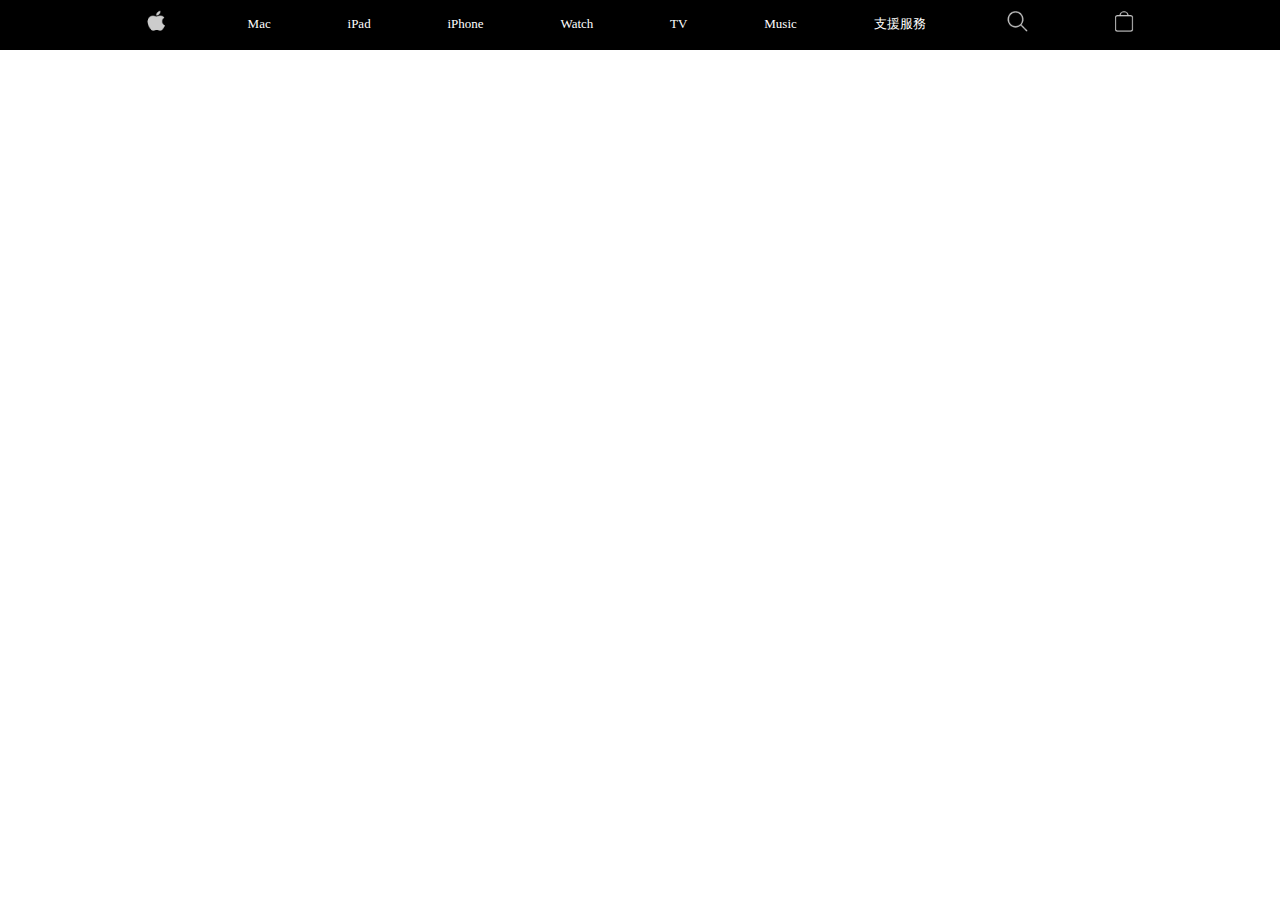
==== apple.html @ c6c0bb3d "HW4" ====
<!DOCTYPE html>
<html lang="en">

<head>
    <meta charset="UTF-8">
    <meta name="viewport" content="width=device-width, initial-scale=1.0">
    <meta http-equiv="X-UA-Compatible" content="ie=edge">
    <title>Apple（台灣）</title>
    <link rel="stylesheet" href="apple.css">
</head>
<body>
    <div class="wrapper">
        <header>
            <ul>
                <li><img src="image/header1.PNG"></li>
                <li>Mac</li>
                <li>iPad</li>
                <li>iPhone</li>
                <li>Watch</li>
                <li>TV</li>
                <li>Music</li>
                <li>支援服務</li>
                <li><img src="image/header2.PNG"></li>
                <li><img src="image/header3.PNG"></li>
            </ul>
        </header>
        <div class="content1">

        </div>
        <div class="content1">
            
        </div>
        <div class="content1">
            
        </div>
        <div class="content2">

        </div>
        <div class="content2">
            
        </div>
        <div class="content2">
            
        </div>
        <footer>
            <div class="text">

            </div>
            <div class="list">

            </div>
            <div class="last">

            </div>
        </footer>
    </div>
</body>
</html>
---- apple.css ----
*{
    padding: 0;
    margin: 0;
    box-sizing: border-box;
    font-family: 微軟正黑體;
}
.wrapper{
    width: 100%;
    height: 100%;
}
header{
    width: 100%;
    height: 50px;
    background-color: black;
    padding: 0 8%;

}
ul{
    display: flex;
    justify-content: space-around;
    align-items:center ;
    list-style: none;
}
li{
    margin: 7px 0px 10px 0px;
    font-size: 13px;
    color: white;
    float: left;
}
li img{
    width: 30px;
    height: 30px;
}
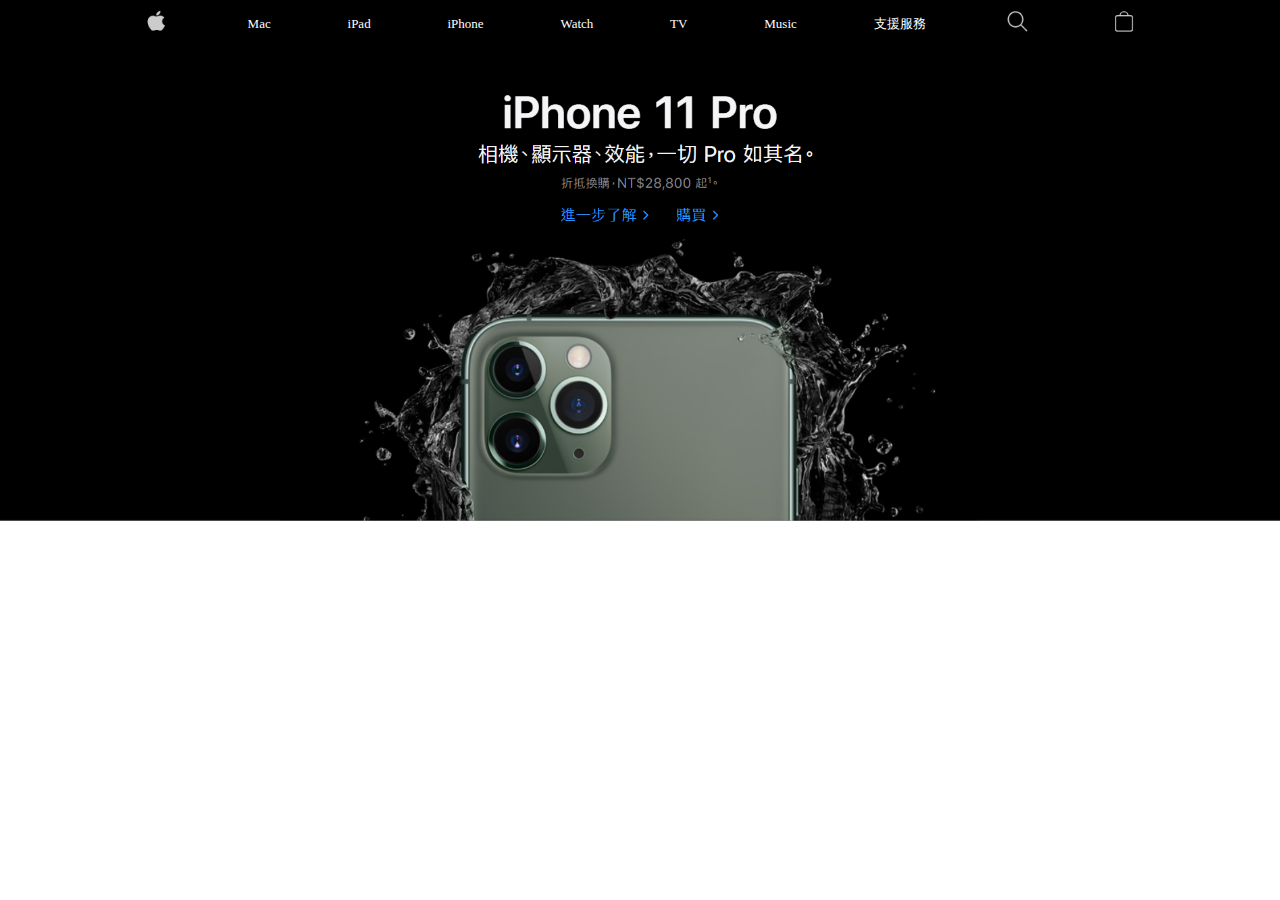
==== commit 2985936a: "HW4" ====
--- a/apple.html
+++ b/apple.html
@@ -25,7 +25,7 @@
             </ul>
         </header>
         <div class="content1">
-
+            <img src="image/content1.PNG">
         </div>
         <div class="content1">
             
--- a/apple.css
+++ b/apple.css
@@ -30,4 +30,7 @@
 li img{
     width: 30px;
     height: 30px;
+}
+.content1 img{
+    width: 100%;
 }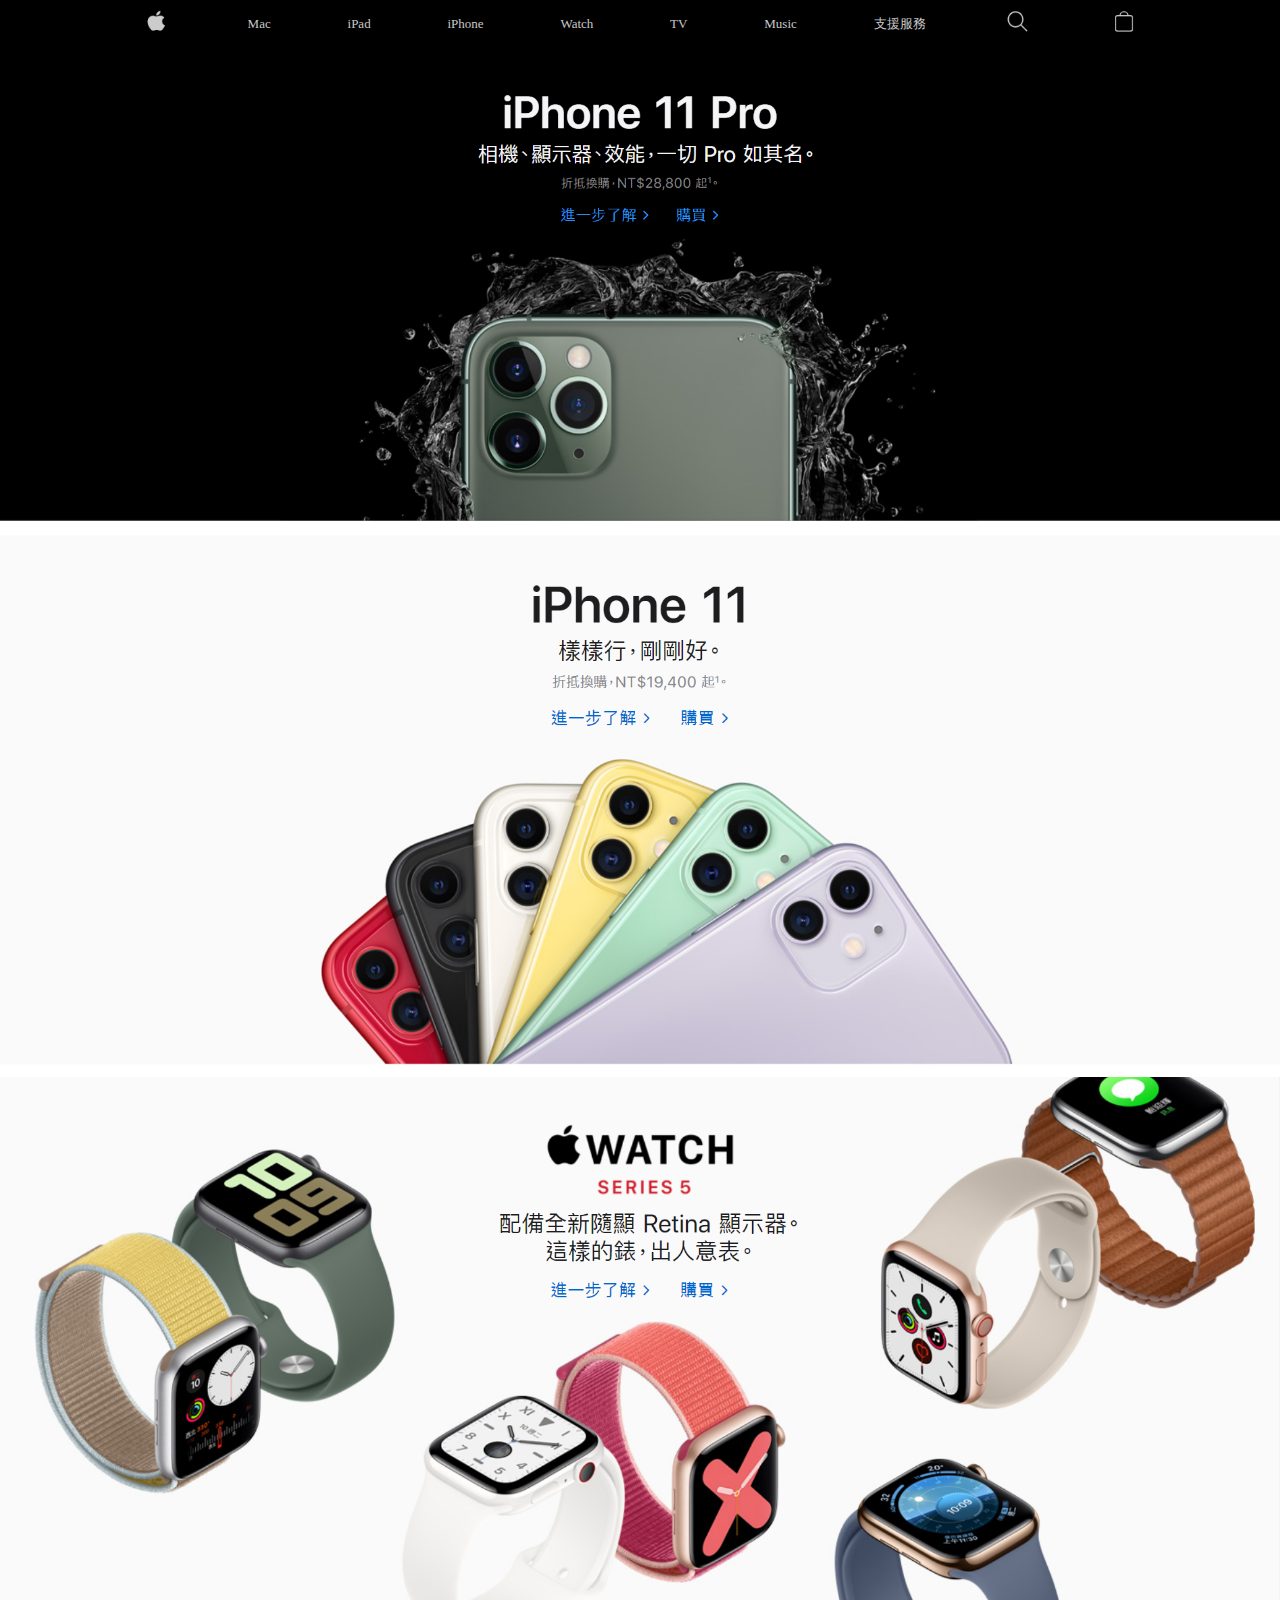
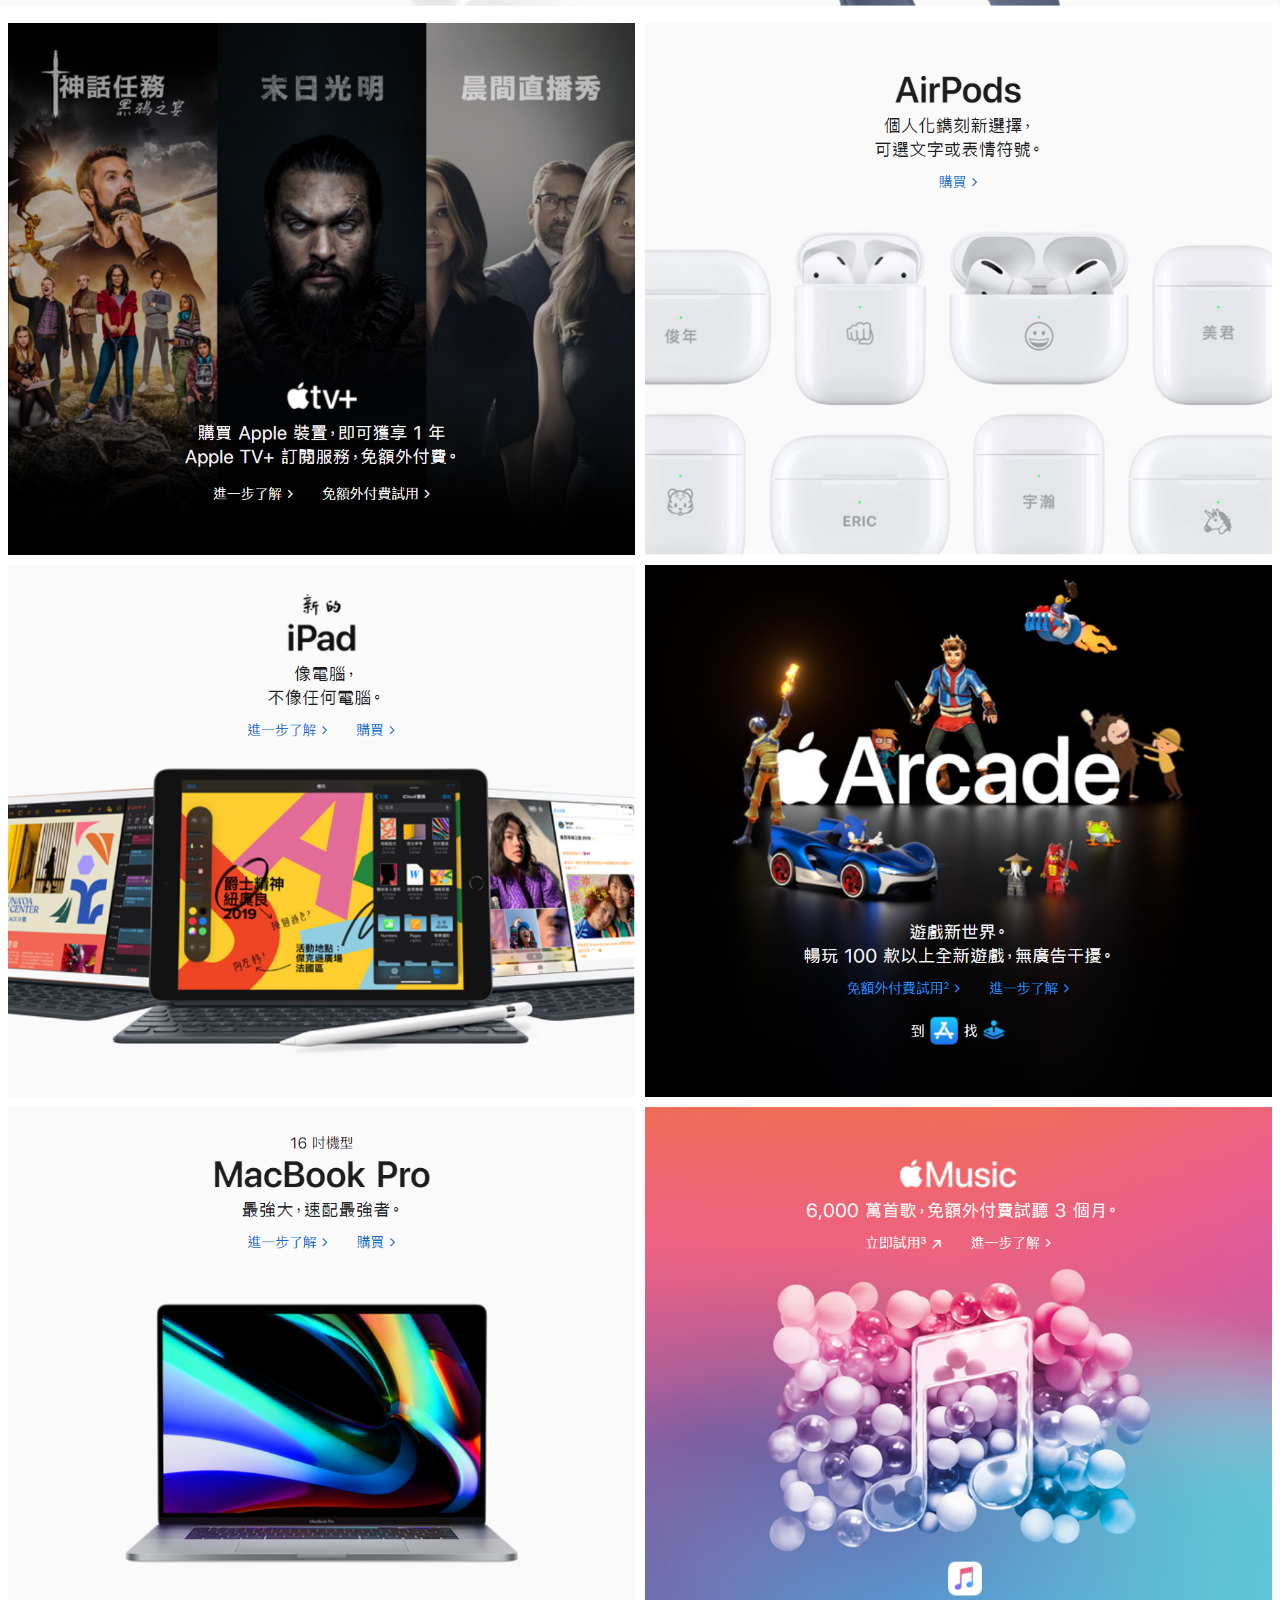
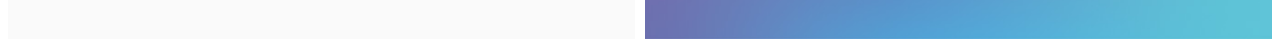
==== commit 78638ce6: "HW4" ====
--- a/apple.html
+++ b/apple.html
@@ -12,35 +12,38 @@
     <div class="wrapper">
         <header>
             <ul>
-                <li><img src="image/header1.PNG"></li>
-                <li>Mac</li>
-                <li>iPad</li>
-                <li>iPhone</li>
-                <li>Watch</li>
-                <li>TV</li>
-                <li>Music</li>
-                <li>支援服務</li>
-                <li><img src="image/header2.PNG"></li>
-                <li><img src="image/header3.PNG"></li>
+                <li><a href=""><img src="image/header1.PNG"></a></li>
+                <li><a href="">Mac</a></li>
+                <li><a href="">iPad</a></li>
+                <li><a href="">iPhone</a></li>
+                <li><a href="">Watch</a></li>
+                <li><a href="">TV</a></li>
+                <li><a href="">Music</a></li>
+                <li><a href="">支援服務</a></li>
+                <li><a href=""><img src="image/header2.PNG"></a></li>
+                <li><a href=""><img src="image/header3.PNG"></a></li>
             </ul>
         </header>
         <div class="content1">
             <img src="image/content1.PNG">
         </div>
-        <div class="content1">
-            
-        </div>
-        <div class="content1">
-            
+        <div class="content2">
+            <img src="image/content2.PNG">
         </div>
         <div class="content2">
-
+            <img src="image/content3.PNG">
         </div>
-        <div class="content2">
-            
+        <div class="content3">
+            <img src="image/content4.PNG">
+            <img src="image/content5.PNG">
         </div>
-        <div class="content2">
-            
+        <div class="content3">
+            <img src="image/content6.PNG">
+            <img src="image/content7.PNG">
+        </div>
+        <div class="content3">
+            <img src="image/content8.PNG">
+            <img src="image/content9.PNG">
         </div>
         <footer>
             <div class="text">
--- a/apple.css
+++ b/apple.css
@@ -6,14 +6,14 @@
 }
 .wrapper{
     width: 100%;
-    height: 100%;
 }
 header{
+    position: fixed;
+    top: 0;
     width: 100%;
     height: 50px;
     background-color: black;
     padding: 0 8%;
-
 }
 ul{
     display: flex;
@@ -24,8 +24,15 @@
 li{
     margin: 7px 0px 10px 0px;
     font-size: 13px;
+    float: left;
+}
+li a{
+    color: #C8C8C8;
+    text-decoration: none;
+}
+li a:hover{
     color: white;
-    float: left;
+    text-decoration: underline;
 }
 li img{
     width: 30px;
@@ -33,4 +40,17 @@
 }
 .content1 img{
     width: 100%;
+    margin: 50px 0px 8px 0px;
+}
+.content2 img{
+    width: 100%;
+    margin: 0px 0px 8px 0px;
+}
+.content3{
+    display: flex;
+    justify-content: center;
+}
+.content3 img{
+    width: 49%;
+    margin: 5px 5px 5px 5px;
 }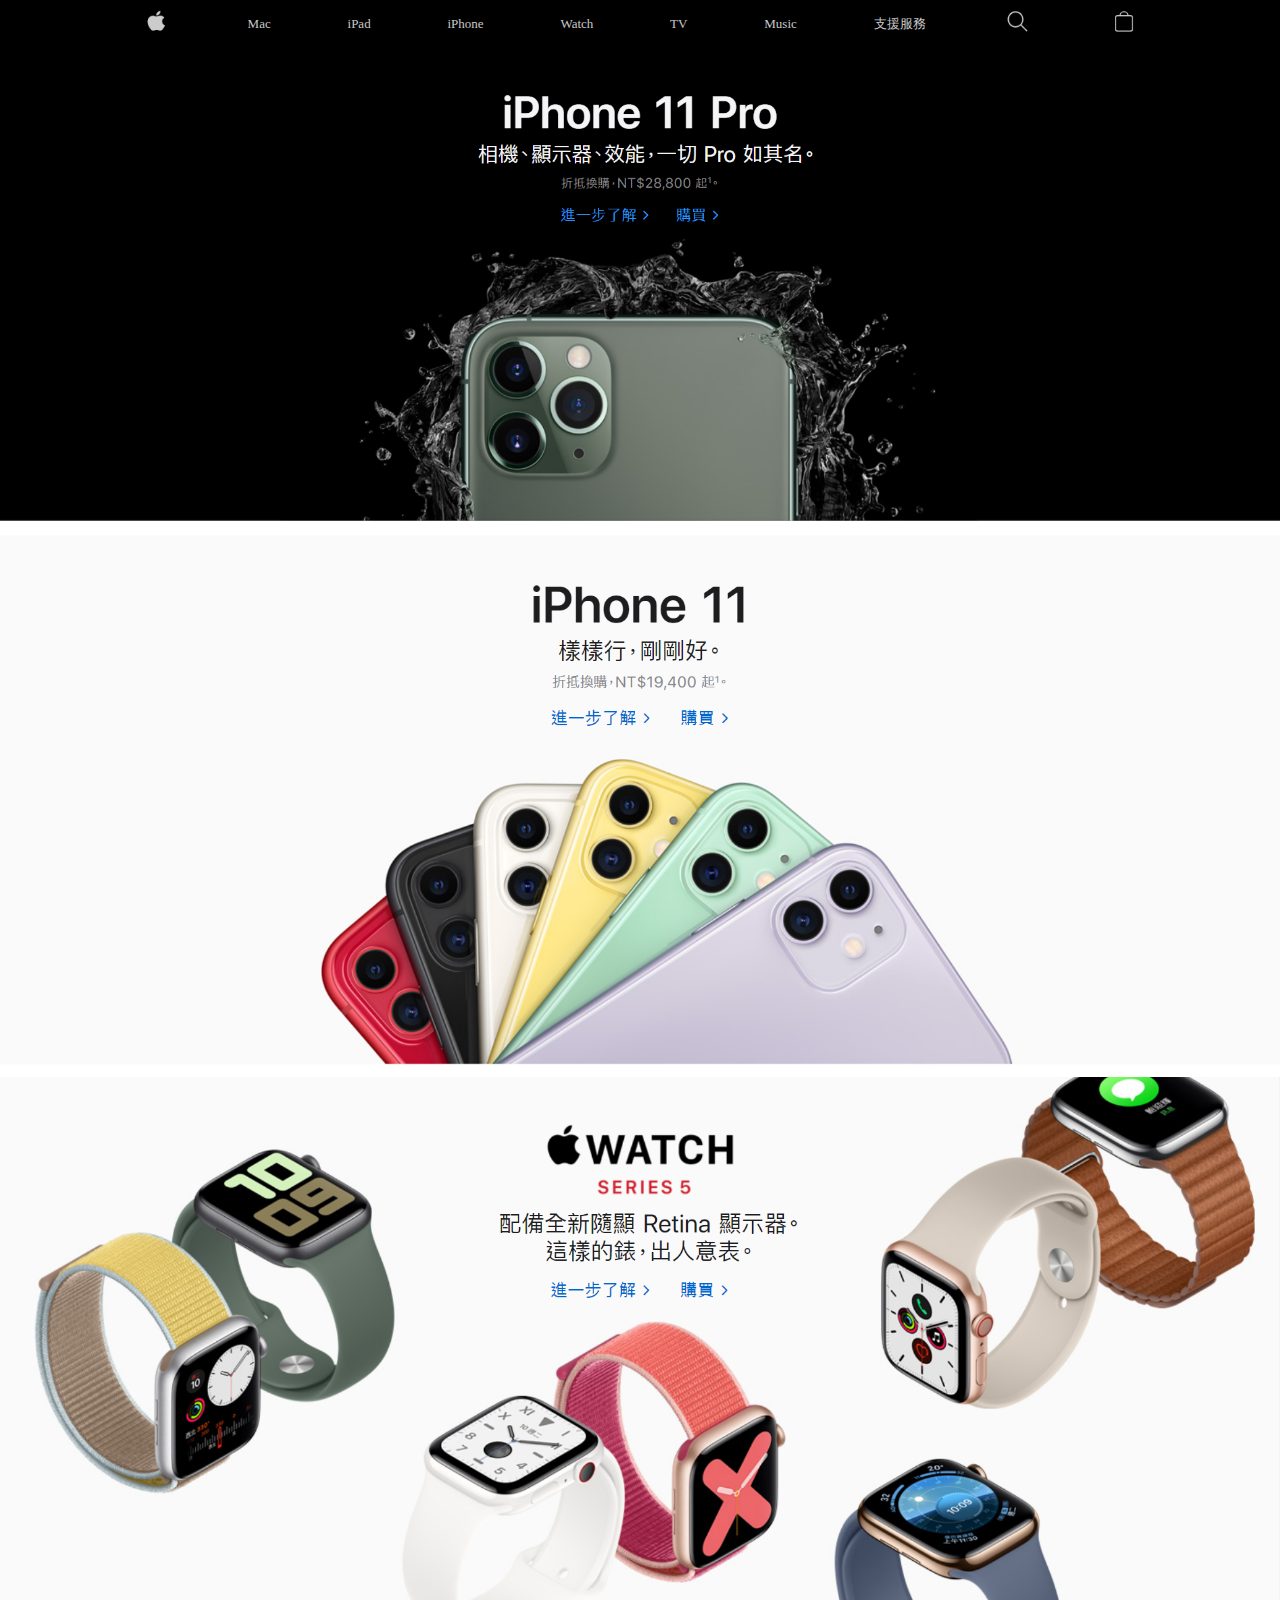
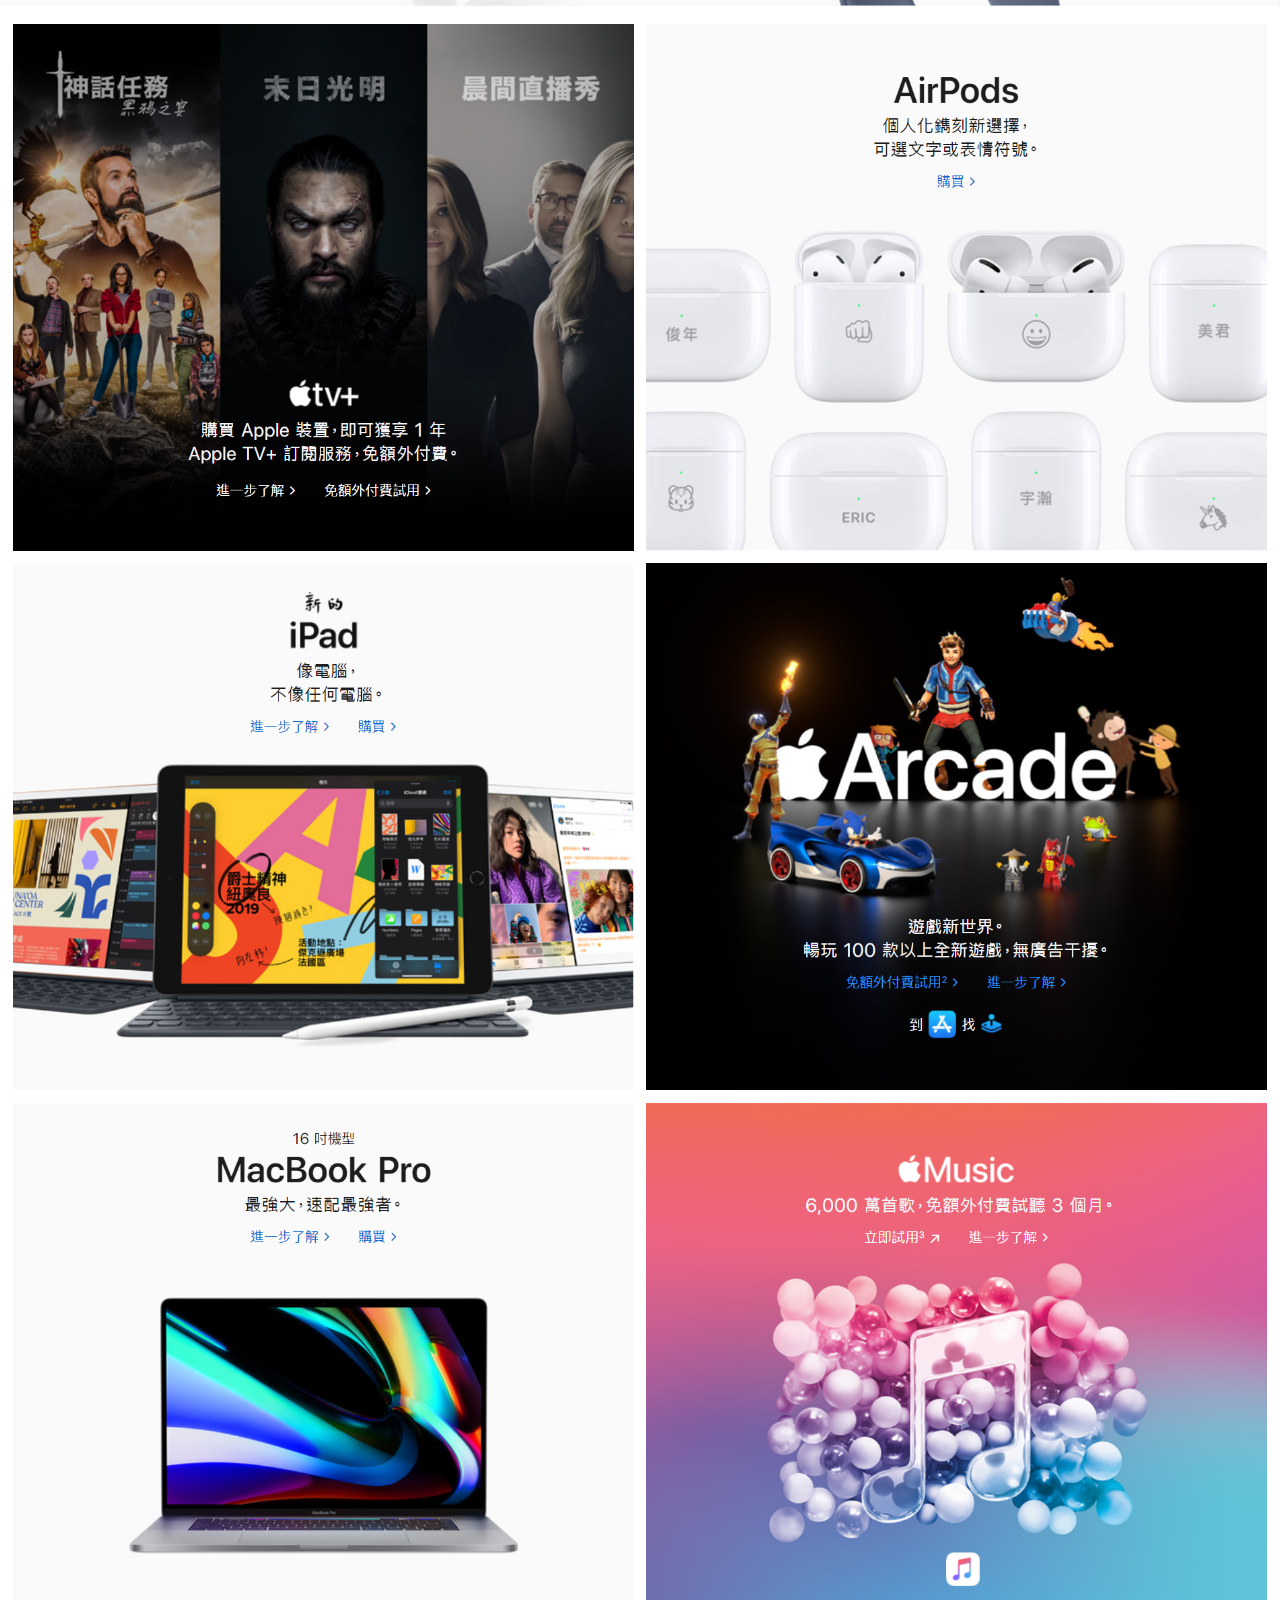
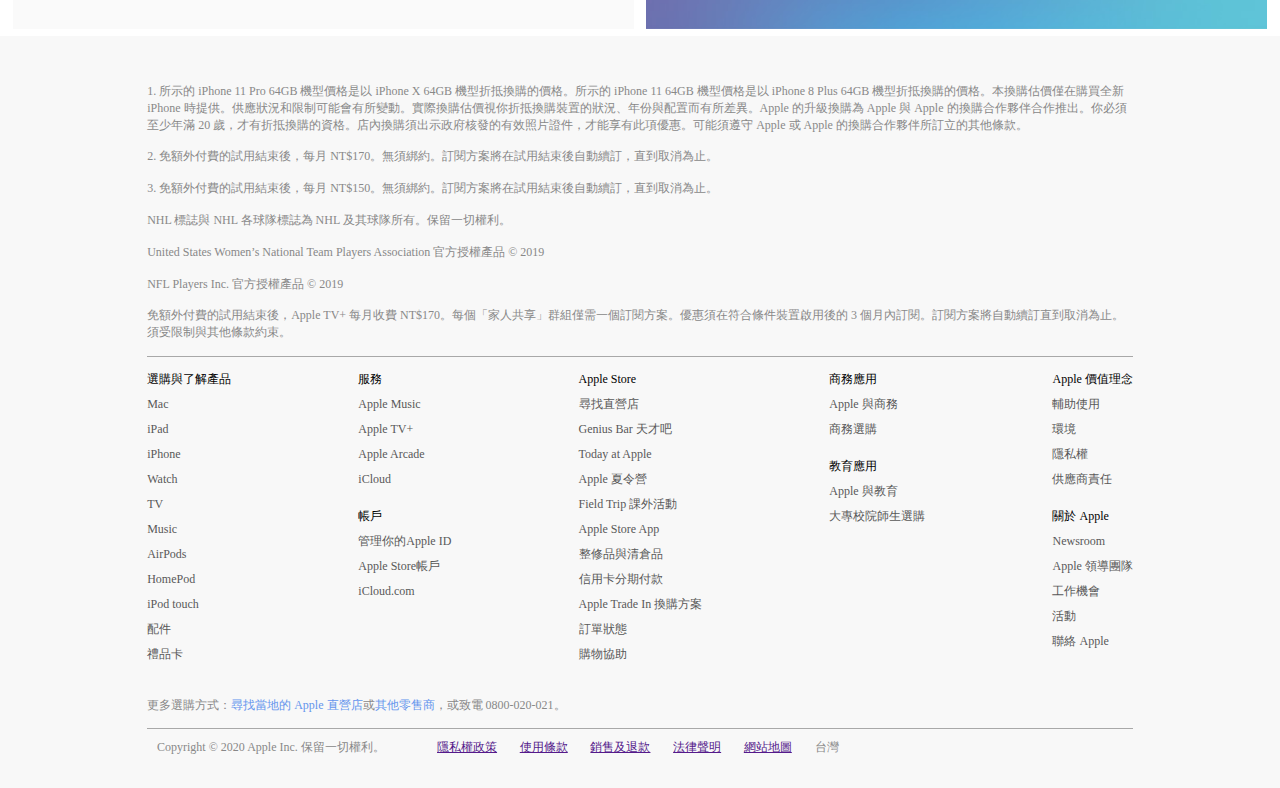
==== commit e23b9fe1: "HW4" ====
--- a/apple.html
+++ b/apple.html
@@ -47,13 +47,103 @@
         </div>
         <footer>
             <div class="text">
-
+                <p>1. 所示的 iPhone 11 Pro 64GB 機型價格是以 iPhone X 64GB 機型折抵換購的價格。所示的 iPhone 11 64GB 機型價格是以 iPhone 8 Plus 64GB 機型折抵換購的價格。本換購估價僅在購買全新 iPhone 時提供。供應狀況和限制可能會有所變動。實際換購估價視你折抵換購裝置的狀況、年份與配置而有所差異。Apple 的升級換購為 Apple 與 Apple 的換購合作夥伴合作推出。你必須至少年滿 20 歲，才有折抵換購的資格。店內換購須出示政府核發的有效照片證件，才能享有此項優惠。可能須遵守 Apple 或 Apple 的換購合作夥伴所訂立的其他條款。</p>
+                <p>2. 免額外付費的試用結束後，每月 NT$170。無須綁約。訂閱方案將在試用結束後自動續訂，直到取消為止。</p>
+                <p>3. 免額外付費的試用結束後，每月 NT$150。無須綁約。訂閱方案將在試用結束後自動續訂，直到取消為止。</p>
+                <p>NHL 標誌與 NHL 各球隊標誌為 NHL 及其球隊所有。保留一切權利。</p>
+                <p>United States Women’s National Team Players Association 官方授權產品 © 2019</p>
+                <p>NFL Players Inc. 官方授權產品 © 2019</p>
+                <p>免額外付費的試用結束後，Apple TV+ 每月收費 NT$170。每個「家人共享」群組僅需一個訂閱方案。優惠須在符合條件裝置啟用後的 3 個月內訂閱。訂閱方案將自動續訂直到取消為止。須受限制與其他條款約束。</p>
             </div>
             <div class="list">
-
+                <div class="ul1">
+                    <ul>
+                        <li>選購與了解產品</li>
+                        <li><a href="">Mac</a></li>
+                        <li><a href="">iPad</a></li>
+                        <li><a href="">iPhone</a></li>
+                        <li><a href="">Watch</a></li>
+                        <li><a href="">TV</a></li>
+                        <li><a href="">Music</a></li>
+                        <li><a href="">AirPods</a></li>
+                        <li><a href="">HomePod</a></li>
+                        <li><a href="">iPod touch</a></li>
+                        <li><a href="">配件</a></li>
+                        <li><a href="">禮品卡</a></li>
+                    </ul>
+                </div>
+                <div class="ul2">
+                    <ul>
+                        <li>服務</li>
+                        <li><a href="">Apple Music</a></li>
+                        <li><a href="">Apple TV+</a></li>
+                        <li><a href="">Apple Arcade</a></li>
+                        <li><a href="">iCloud</a></li>
+                    </ul>
+                    <ul>
+                        <li>帳戶</li>
+                        <li><a href="">管理你的Apple ID</a></li>
+                        <li><a href="">Apple Store帳戶</a></li>
+                        <li><a href="">iCloud.com</a></li>
+                    </ul>
+                </div>
+                <div class="ul3">
+                    <ul>
+                        <li>Apple Store</li>
+                        <li><a href="">尋找直營店</a></li>
+                        <li><a href="">Genius Bar 天才吧</a></li>
+                        <li><a href="">Today at Apple</a></li>
+                        <li><a href="">Apple 夏令營</a></li>
+                        <li><a href="">Field Trip 課外活動</a></li>
+                        <li><a href="">Apple Store App</a></li>
+                        <li><a href="">整修品與清倉品</a></li>
+                        <li><a href="">信用卡分期付款</a></li>
+                        <li><a href="">Apple Trade In 換購方案</a></li>
+                        <li><a href="">訂單狀態</a></li>
+                        <li><a href="">購物協助</a></li>
+                    </ul>
+                </div>
+                <div class="ul4">
+                    <ul>
+                        <li>商務應用</li>
+                        <li><a href="">Apple 與商務</a></li>
+                        <li><a href="">商務選購</a></li>
+                    </ul>
+                    <ul>
+                        <li>教育應用</li>
+                        <li><a href="">Apple 與教育</a></li>
+                        <li><a href="">大專校院師生選購</a></li>
+                    </ul>
+                </div>
+                <div class="ul5">
+                    <ul>
+                        <li>Apple 價值理念</li>
+                        <li><a href="">輔助使用</a></li>
+                        <li><a href="">環境</a></li>
+                        <li><a href="">隱私權</a></li>
+                        <li><a href="">供應商責任</a></li>
+                    </ul>
+                    <ul>
+                        <li>關於 Apple</li>
+                        <li><a href="">Newsroom</a></li>
+                        <li><a href="">Apple 領導團隊</a></li>
+                        <li><a href="">工作機會</a></li>
+                        <li><a href="">活動</a></li>
+                        <li><a href="">聯絡 Apple</a></li>
+                    </ul>
+                </div>
+            </div>
+            <div class="text2">
+                <p>更多選購方式：<a href="">尋找當地的 Apple 直營店</a>或<a href="">其他零售商</a>，或致電 0800-020-021。</p>
             </div>
             <div class="last">
-
+                <label>Copyright © 2020 Apple Inc. 保留一切權利。</label>
+                <label><a href="">隱私權政策</a></label>
+                <label><a href="">使用條款</a></label>
+                <label><a href="">銷售及退款</a></label>
+                <label><a href="">法律聲明</a></label>
+                <label><a href="">網站地圖</a></label>
+                <label>台灣</label>
             </div>
         </footer>
     </div>
--- a/apple.css
+++ b/apple.css
@@ -15,26 +15,26 @@
     background-color: black;
     padding: 0 8%;
 }
-ul{
+header ul{
     display: flex;
     justify-content: space-around;
     align-items:center ;
     list-style: none;
 }
-li{
+header li{
     margin: 7px 0px 10px 0px;
     font-size: 13px;
     float: left;
 }
-li a{
+header li a{
     color: #C8C8C8;
     text-decoration: none;
 }
-li a:hover{
+header li a:hover{
     color: white;
     text-decoration: underline;
 }
-li img{
+header li img{
     width: 30px;
     height: 30px;
 }
@@ -51,6 +51,84 @@
     justify-content: center;
 }
 .content3 img{
-    width: 49%;
-    margin: 5px 5px 5px 5px;
-}+    width: 48.5%;
+    margin: 0.5%;
+}
+footer{
+    width: 100%;
+    background-color: #F8F8F8;
+    padding: 2.5% 11.5%;
+    font-size: 12px;
+    color: #888888;
+}
+footer p{
+    margin: 1.5% 0;
+}
+.text{
+    border-bottom-style:solid;
+    border-color: 	#A8A8A8;
+    border-width:1px ;
+}
+.list{
+    margin: 1% 0;
+    display: flex;
+    justify-content: space-between;
+    line-height: 25px;
+}
+.list ul{
+    list-style: none;
+}
+.list ul a{
+    color: #585858;
+    text-decoration: none;
+}
+.list ul a:hover{
+    color: black;
+    text-decoration: underline;
+}
+.ul2 ul{
+    margin: 0px 0px 12px 0px;
+}
+.ul4 ul{
+    margin: 0px 0px 12px 0px;
+}
+.ul5 ul{
+    margin: 0px 0px 12px 0px;
+}
+.ul1 ul li:nth-child(1){
+    color: black;
+}
+.ul2 ul li:nth-child(1){
+    color: black;
+}
+.ul3 ul li:nth-child(1){
+    color: black;
+}
+.ul4 ul li:nth-child(1){
+    color: black;
+}
+.ul5 ul li:nth-child(1){
+    color: black;
+}
+.text2{
+    margin: 3% 0 0 0;
+    border-bottom-style:solid;
+    border-color: 	#A8A8A8;
+    border-width:1px ;
+}
+.text2 a{
+    color: cornflowerblue;
+    text-decoration: none;
+}
+.last{
+    margin: 1% 0 0 0;
+}
+.last label:nth-child(1){
+    margin: 0 3% 0 0;
+}
+.last label{
+    padding: 1%;
+}
+.last label:nth-last-child(1){
+    
+}
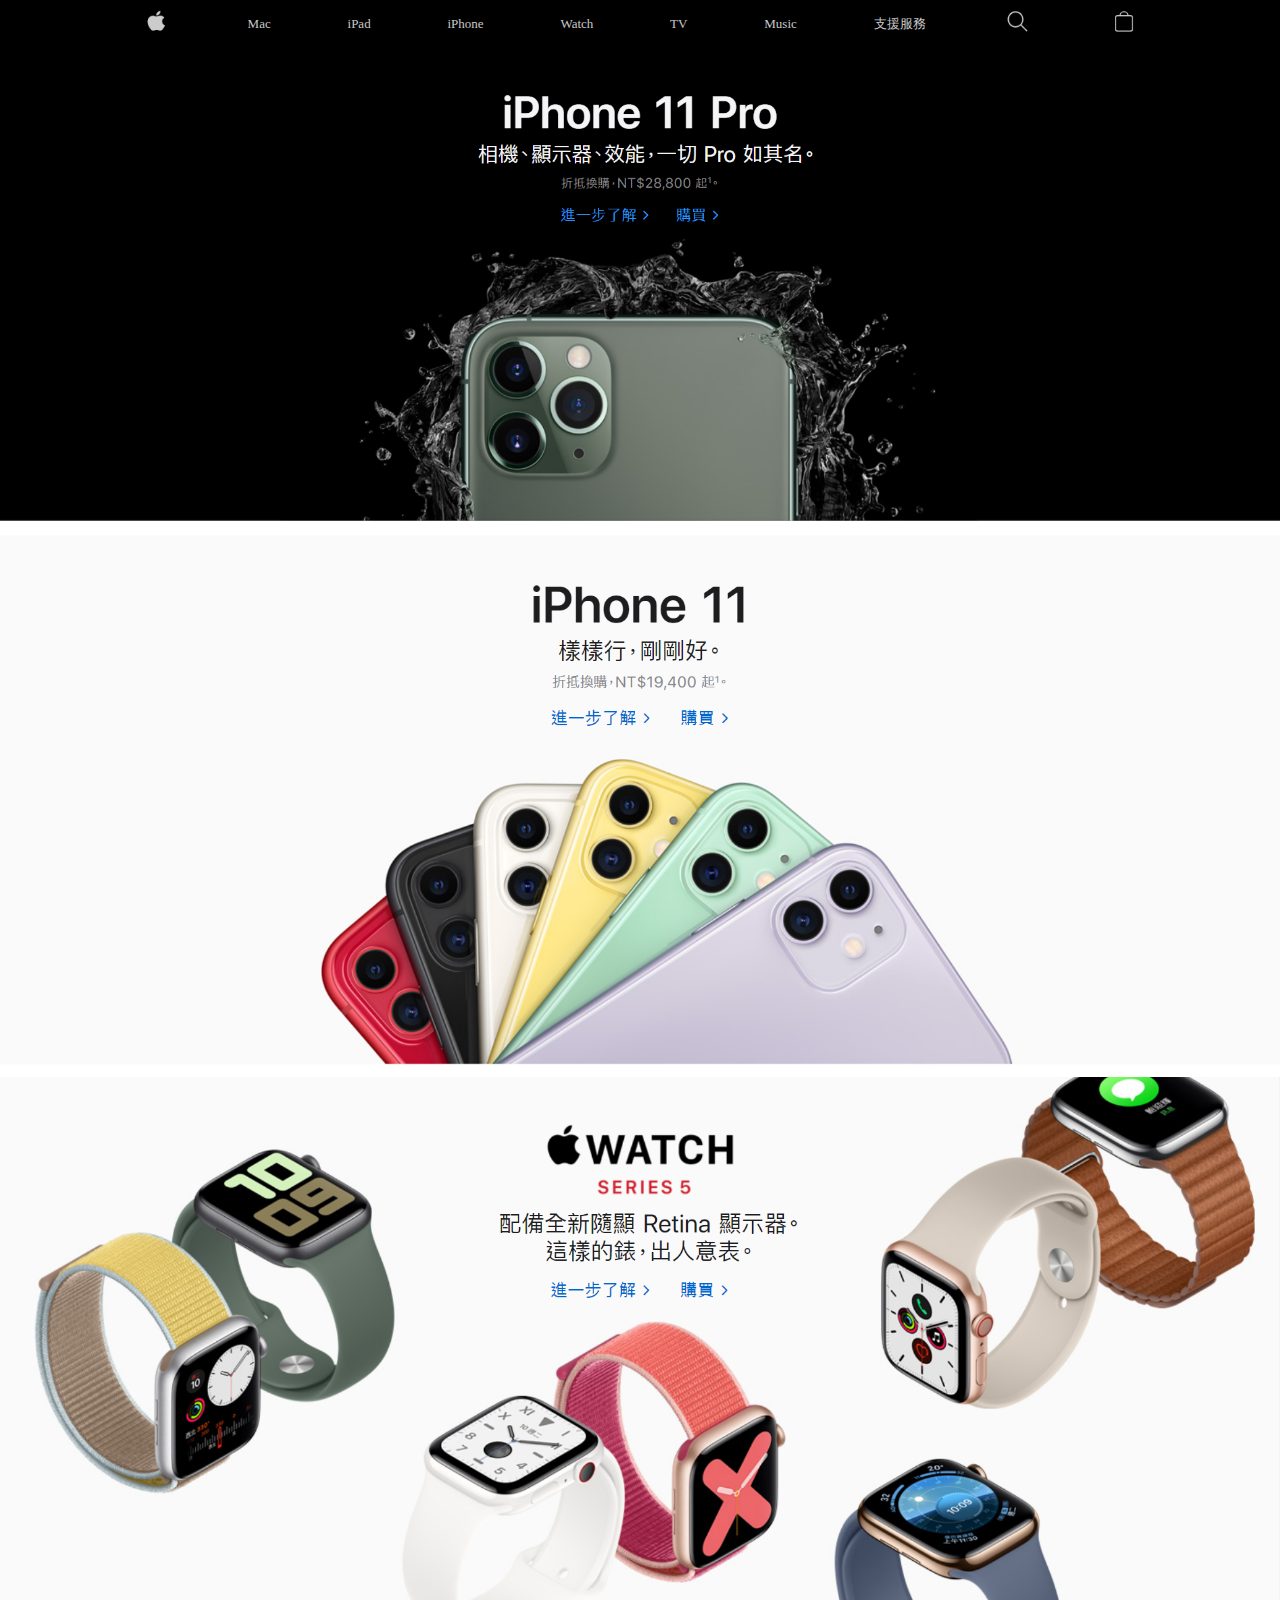
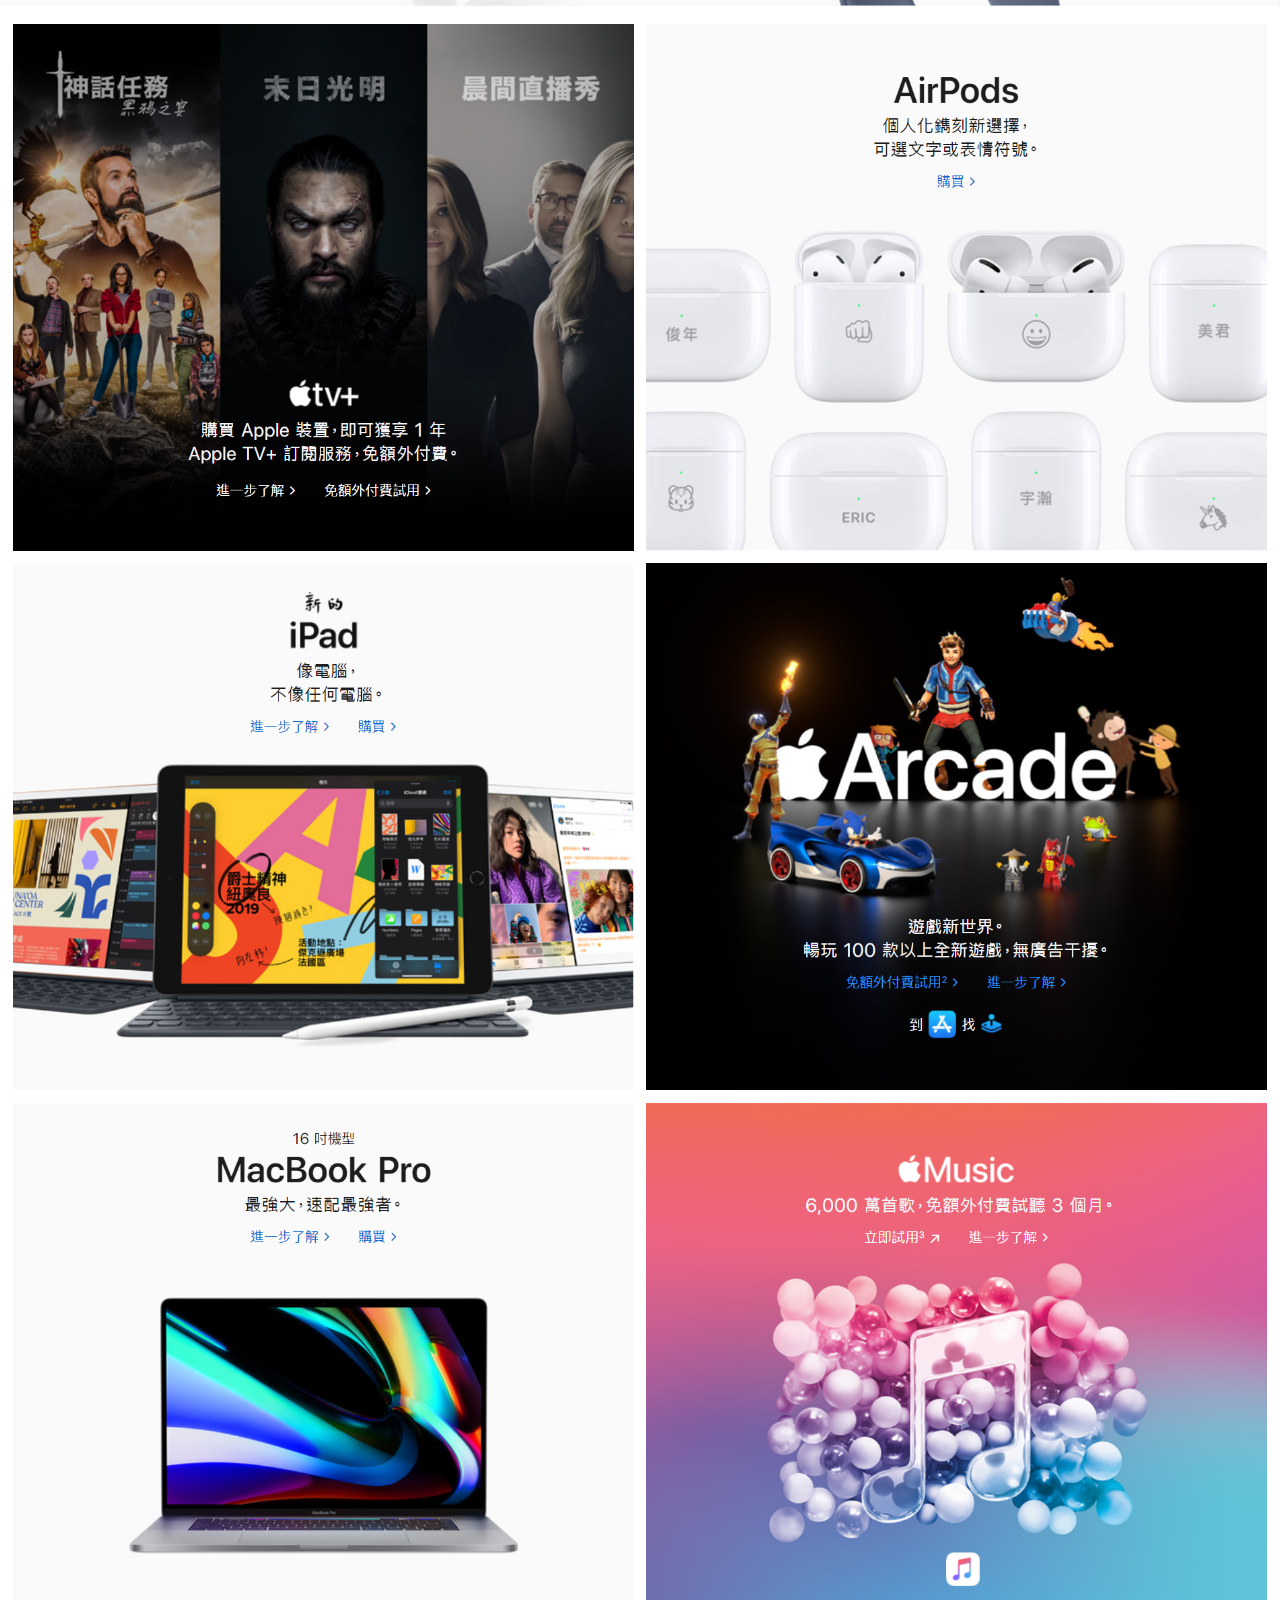
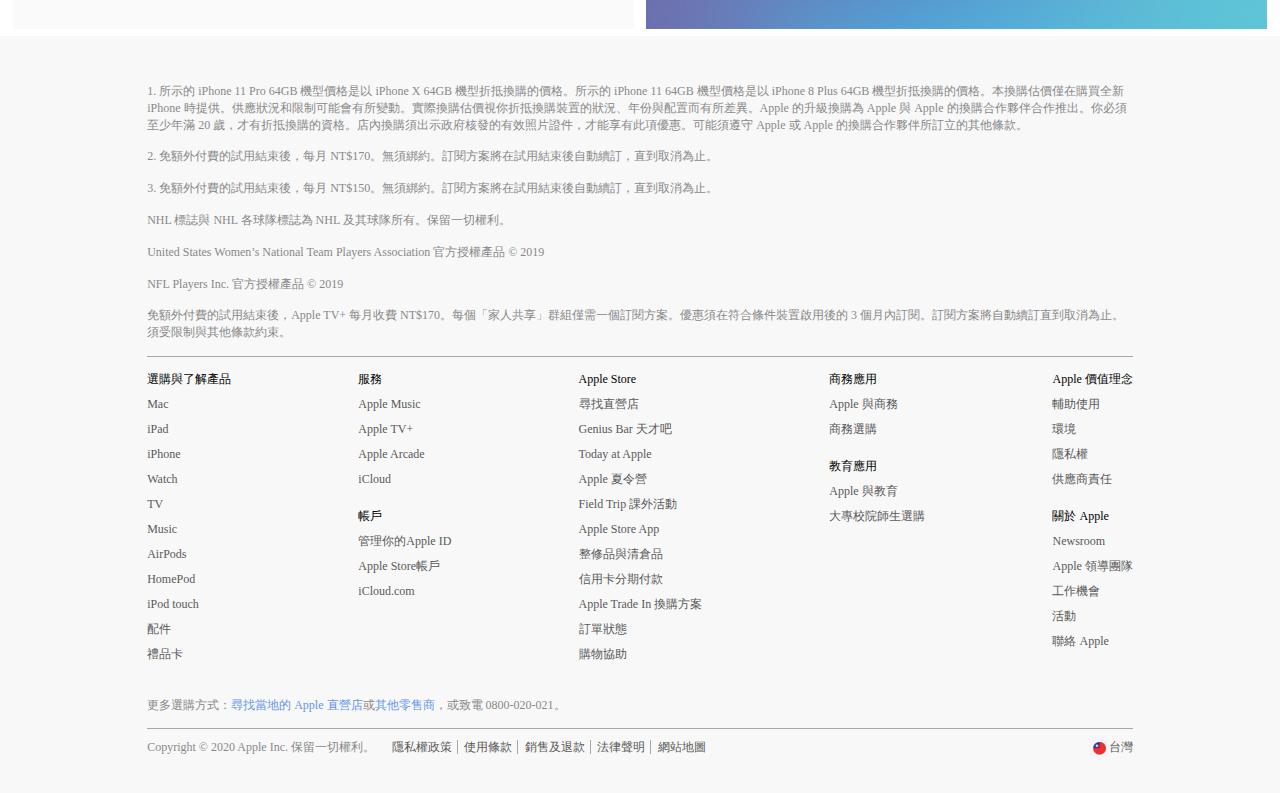
==== commit 023182c7: "HW4" ====
--- a/apple.html
+++ b/apple.html
@@ -137,13 +137,20 @@
                 <p>更多選購方式：<a href="">尋找當地的 Apple 直營店</a>或<a href="">其他零售商</a>，或致電 0800-020-021。</p>
             </div>
             <div class="last">
-                <label>Copyright © 2020 Apple Inc. 保留一切權利。</label>
-                <label><a href="">隱私權政策</a></label>
-                <label><a href="">使用條款</a></label>
-                <label><a href="">銷售及退款</a></label>
-                <label><a href="">法律聲明</a></label>
-                <label><a href="">網站地圖</a></label>
-                <label>台灣</label>
+                <div class="left">
+                    <span>Copyright © 2020 Apple Inc. 保留一切權利。</span>
+                    <ul>
+                        <li><a href="">隱私權政策</a></li>
+                        <li><a href="">使用條款</a></li>
+                        <li><a href="">銷售及退款</a></li>
+                        <li><a href="">法律聲明</a></li>
+                        <li><a href="">網站地圖</a></li>
+                    </ul>
+                </div>
+                <div class="right">
+                    <input type=image src="image/footer1.PNG">
+                    <span>台灣</span>
+                </div>
             </div>
         </footer>
     </div>
--- a/apple.css
+++ b/apple.css
@@ -120,15 +120,53 @@
     color: cornflowerblue;
     text-decoration: none;
 }
+.text2 a:hover{
+    text-decoration: underline;
+}
 .last{
+    display: flex;
+    justify-content: space-between;
     margin: 1% 0 0 0;
 }
-.last label:nth-child(1){
+.last span:nth-child(1){
+    float: left;
     margin: 0 3% 0 0;
 }
-.last label{
-    padding: 1%;
+.last ul{
+    
+    display: flex;
+    flex-direction: row;
+    list-style: none;
 }
-.last label:nth-last-child(1){
-    
+.last ul a{
+    color: #585858;
+    text-decoration: none;
 }
+.last ul a:hover{
+    color: black;
+    text-decoration: underline;
+}
+.last span:nth-last-child(1){
+    color: #585858;
+    text-decoration: none;
+    float: right;
+}
+.last li::after {
+    margin-left: 5px;
+    content: " ";
+    border-right: 1px solid #a8a8a8;
+    margin-right: 10px;
+}
+.last li:last-child::after{
+    border-right: 0;
+}
+.right input{
+    width: 20px;
+    height: 18px;
+}
+.right span:hover{
+    cursor: pointer;
+    color: black;
+    text-decoration: underline;
+}
+
